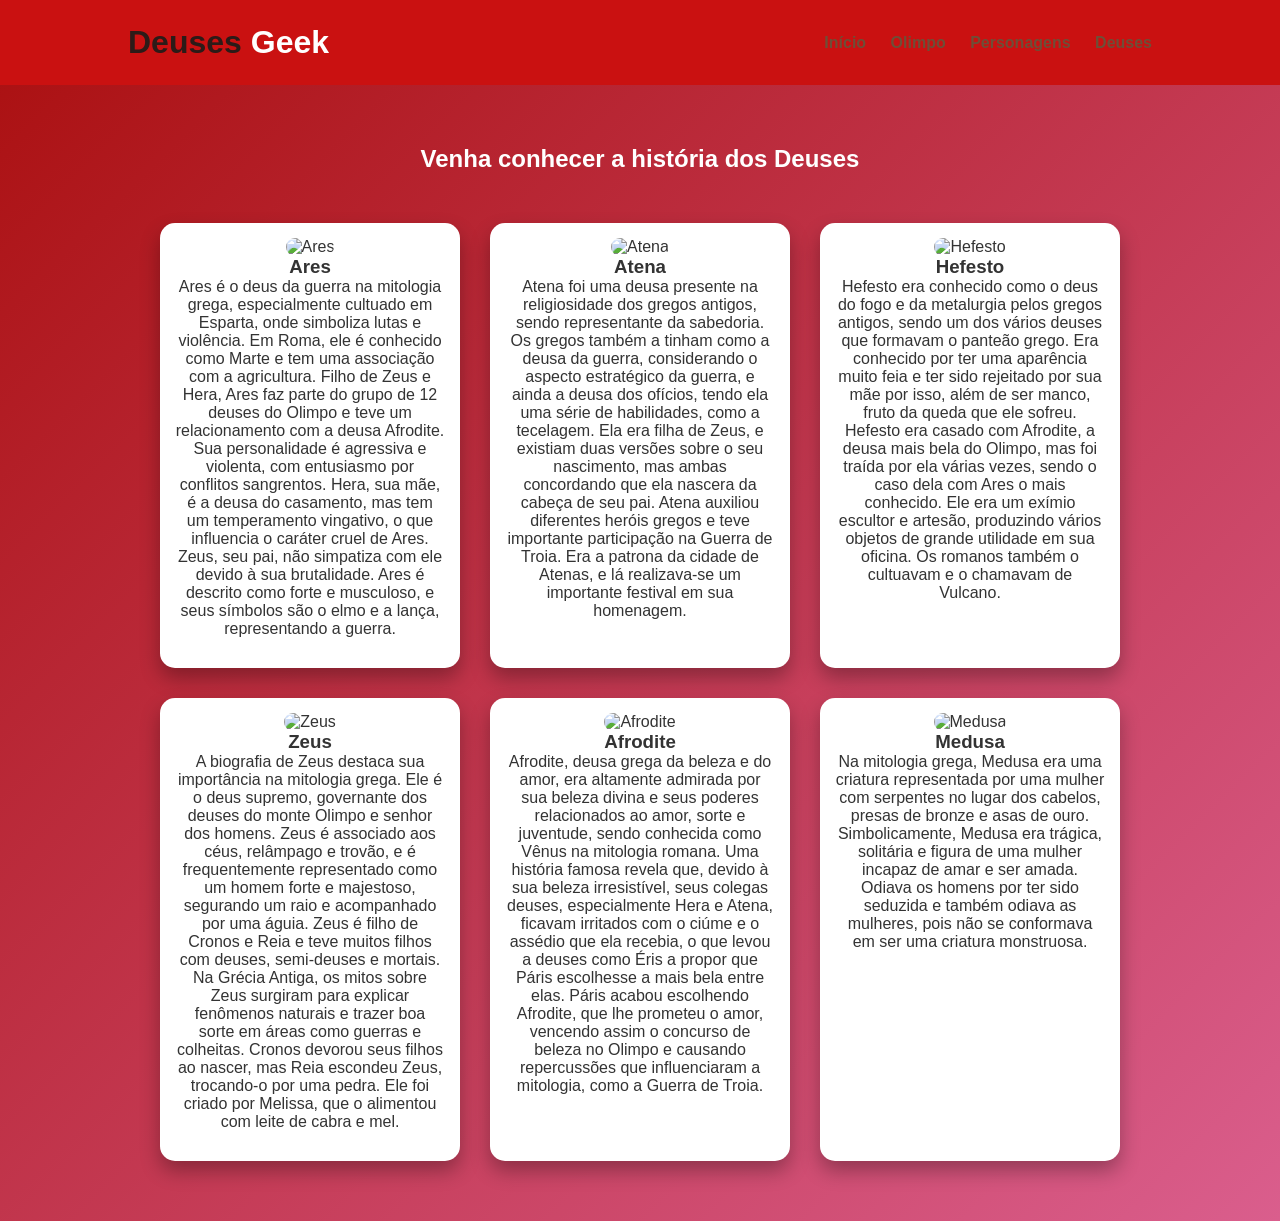
==== Deuses.html @ d0f073dd "Trabalho De Deuses" ====
<!DOCTYPE html>
<html lang="en">
<head>
    <meta charset="UTF-8">
    <meta name="viewport" content="width=device-width, initial-scale=1.0">
    <link rel="stylesheet" href="deuses.css">
    <link rel="shortcut icon" href="https://encrypted-tbn0.gstatic.com/images?q=tbn:ANd9GcTPbX0kKkAKJhQ795VpkMS11GTI-yLKKYWq7A&s">
    
    <title>Deuses</title>
</head>
<body>
    <header>
        <div class="logo">
            <h1>Deuses<span> Geek</span></h1>
          </div>
          <nav>
            <a href="index.html">Início</a>
            <a href="#Olimpo">Olimpo</a>
            <a href="#Personagens">Personagens</a>
            <a href="Deuses.html">Deuses</a>
          </nav>
        </header>
        
        
        <main>
            <section class="hero">
              <h2>Venha conhecer a história dos Deuses</h2>
             
            </section>
            <div class="container-cards">
              <article class="card">
                <img
                  src="https://encrypted-tbn0.gstatic.com/images?q=tbn:ANd9GcQnyE0M6FY7nijKJpIhr_LHhdZmKKVgWdaqwA&s"
                  alt="Ares"
                />
                <h3>Ares </h3>
                <p>Ares é o deus da guerra na mitologia grega, especialmente cultuado em Esparta, onde simboliza lutas e violência. Em Roma, ele é conhecido como Marte e tem uma associação com a agricultura.
                    Filho de Zeus e Hera, Ares faz parte do grupo de 12 deuses do Olimpo e teve um relacionamento com a deusa Afrodite. Sua personalidade é agressiva e violenta, com entusiasmo por conflitos sangrentos. Hera, sua mãe, é a deusa do casamento, mas tem um temperamento vingativo, o que influencia o caráter cruel de Ares. Zeus, seu pai, não simpatiza com ele devido à sua brutalidade.
                    Ares é descrito como forte e musculoso, e seus símbolos são o elmo e a lança, representando a guerra. </p>
                <span class="preco"></span>
                
              </article>
              <article class="card">
                <img
                  src="https://pt.quizur.com/_image?href=https%3A%2F%2Fdev-beta.quizur.com%2Fstorage%2Fv1%2Fobject%2Fpublic%2F%2Fimagens%2F%2F20495433%2F52877655-379c-4079-8b5f-953fa55926df.png&w=600&h=600&f=webp"
                  alt="Atena"
                />
                <h3>Atena</h3>
                <p>Atena foi uma deusa presente na religiosidade dos gregos antigos, sendo representante da sabedoria. Os gregos também a tinham como a deusa da guerra, considerando o aspecto estratégico da guerra, e ainda a deusa dos ofícios, tendo ela uma série de habilidades, como a tecelagem.                                                                                                                                                                                                                                 Ela era filha de Zeus, e existiam duas versões sobre o seu nascimento, mas ambas concordando que ela nascera da cabeça de seu pai. Atena auxiliou diferentes heróis gregos e teve importante participação na Guerra de Troia. Era a patrona da cidade de Atenas, e lá realizava-se um importante festival em sua homenagem.</p>
              </article>
              <article class="card">
                <img
                src="https://www.mitografias.com.br/wp-content/uploads/2006/12/Hefesto03.jpg"
                alt="Hefesto"
                />
                <h3>Hefesto</h3>
                <p>Hefesto era conhecido como o deus do fogo e da metalurgia pelos gregos antigos, sendo um dos vários deuses que formavam o panteão grego. Era conhecido por ter uma aparência muito feia e ter sido rejeitado por sua mãe por isso, além de ser manco, fruto da queda que ele sofreu. Hefesto era casado com Afrodite, a deusa mais bela do Olimpo, mas foi traída por ela várias vezes, sendo o caso dela com Ares o mais conhecido. Ele era um exímio escultor e artesão, produzindo vários objetos de grande utilidade em sua oficina. Os romanos também o cultuavam e o chamavam de Vulcano.</p>
                <span class="preco"></span>
              </article>
              <article class="card">
                <img
                  src="https://i.pinimg.com/736x/b9/db/da/b9dbda3c0db7819c8f98166026f98bed.jpg"
                  alt="Zeus"
                />
                <h3>Zeus </h3>
                <p>A biografia de Zeus destaca sua importância na mitologia grega. Ele é o deus supremo, governante dos deuses do monte Olimpo e senhor dos homens. Zeus é associado aos céus, relâmpago e trovão, e é frequentemente representado como um homem forte e majestoso, segurando um raio e acompanhado por uma águia. Zeus é filho de Cronos e Reia e teve muitos filhos com deuses, semi-deuses e mortais. Na Grécia Antiga, os mitos sobre Zeus surgiram para explicar fenômenos naturais e trazer boa sorte em áreas como guerras e colheitas. Cronos devorou seus filhos ao nascer, mas Reia escondeu Zeus, trocando-o por uma pedra. Ele foi criado por Melissa, que o alimentou com leite de cabra e mel. </p>
                <span class="preco"></span>
                
              </article>
              <article class="card">
                <img
                  src="https://encrypted-tbn0.gstatic.com/images?q=tbn:ANd9GcQIEGhLCCMc3qCs4Glrq8IiUSEl6PIgAxG3WA&s"
                  alt="Afrodite"
                />
                <h3>Afrodite </h3>
                <p>Afrodite, deusa grega da beleza e do amor, era altamente admirada por sua beleza divina e seus poderes relacionados ao amor, sorte e juventude, sendo conhecida como Vênus na mitologia romana. Uma história famosa revela que, devido à sua beleza irresistível, seus colegas deuses, especialmente Hera e Atena, ficavam irritados com o ciúme e o assédio que ela recebia, o que levou a deuses como Éris a propor que Páris escolhesse a mais bela entre elas. Páris acabou escolhendo Afrodite, que lhe prometeu o amor, vencendo assim o concurso de beleza no Olimpo e causando repercussões que influenciaram a mitologia, como a Guerra de Troia.</p>
                <span class="preco"></span>
                
              </article>
              <article class="card">
                <img
                  src="https://i0.wp.com/mythology.net/wp-content/uploads/2017/04/Medusa-painting.jpg?ssl=1"
                  alt="Medusa"
                />
                <h3>Medusa </h3>
                <p>Na mitologia grega, Medusa era uma criatura representada por uma mulher com serpentes no lugar dos cabelos, presas de bronze e asas de ouro.
                    Simbolicamente, Medusa era trágica, solitária e figura de uma mulher incapaz de amar e ser amada. Odiava os homens por ter sido seduzida e também odiava as mulheres, pois não se conformava em ser uma criatura monstruosa. </p>
                <span class="preco"></span>
                
              </article>
            </div>
          </main>   
 
    </header>
    
</body>
</html>
---- deuses.css ----
*{
    margin: 0;
    padding: 0;
    box-sizing: border-box; 
  }
  
  
  body {
  
      font-family: "Segoe UI", sans-serif; 
  background: linear-gradient(135deg,#aa0f0f 0%,#da5e8d 100%);
    
    
  
    color: #fff; 
    min-height: 100vh;
  }
  
  
  
  
  
  header {
      
   background-color: #ca1111; 
    padding: 1.5rem 10%; 
    display: flex; 
    justify-content: space-between; 
    align-items: center; 
  
    position: sticky; 
    top: 0;
    z-index: 100; 
  }
  
  
  header h1 {
    color: #2c1b18;
  }
  
  
  header h1 span {
    color: #ffffff;
  }
  
  nav a {
      
    text-decoration: none; 
    color: #6f4e37;
    margin-left: 20px; 
    font-weight: bold;
    transition: 0.3s; 
  }
  
  
  nav a:hover {
    color: #ffffff;
  }
  
   
  
  main {
    max-width: 1100px; 
    margin: 40px auto; 
    padding: 20px;
  
    animation: fadeIn 1s ease-in; 
  }
  
  
  .hero {
    text-align: center;
    margin-bottom: 50px;
  }
  
  
  
  .container-cards {
    display: flex; 
    flex-wrap: wrap; 
    gap: 30px; 
    justify-content: center; 
  }
  
  
  .card {
    background: white;
    color: #333;
  
    width: 300px;
    padding: 15px;
  
    border-radius: 15px; 
    text-align: center;
  
    transition: transform 0.3s ease; 
  
    box-shadow: 0 10px 20px rgba(0, 0, 0, 0.3);
    
  }
  
  
  .card img {
    width: 100%;
    height: 200px;
  
    object-fit: cover;
    
  
    border-radius: 10px;
  }
  
  
  .card:hover {
    transform: scale(1.05); 
  }
  
  
  .preco {
    display: block; 
    margin-top: 15px;
    font-weight: bold;
    color: #22a8e6;
    font-size: 1.2rem;
  }
  
  
  
  @keyframes fadeIn {
    from {
      opacity: 0; 
    }
    to {
      opacity: 1; 
    }
  }
  
  
  footer {
    text-align: center;
    padding: 40px;
    color: #100c0c;
  }
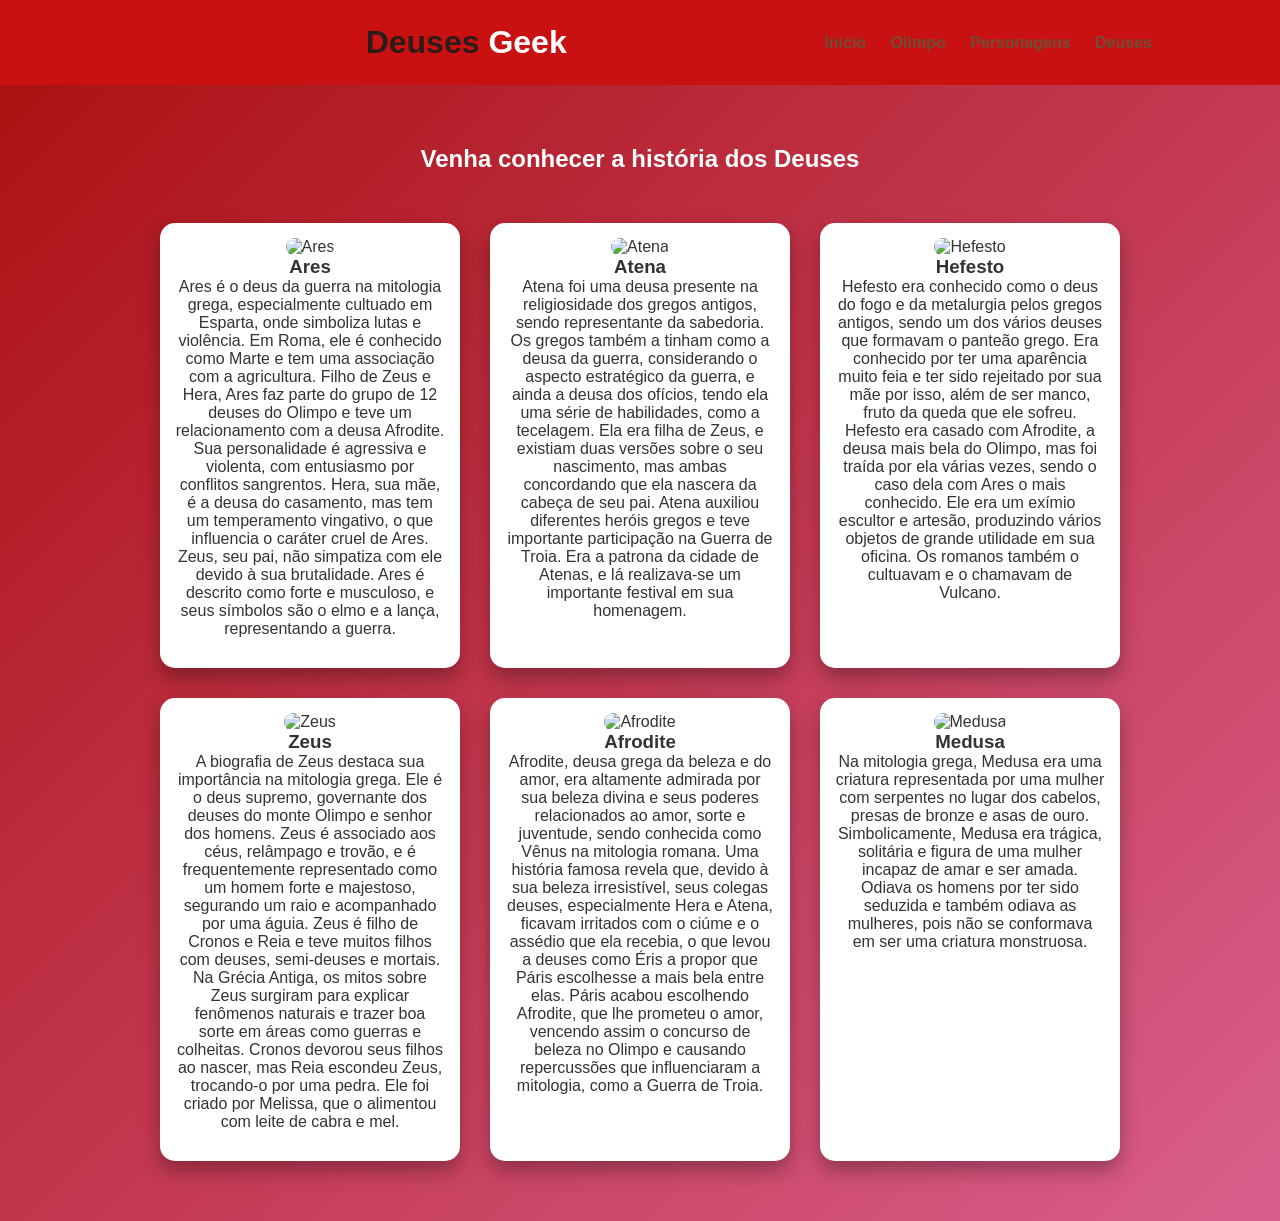
==== commit 49877fce: "Olimpo-Semideuses" ====
--- a/Deuses.html
+++ b/Deuses.html
@@ -11,11 +11,13 @@
 <body>
     <header>
         <div class="logo">
+         </div>
             <h1>Deuses<span> Geek</span></h1>
           </div>
           <nav>
+           
             <a href="index.html">Início</a>
-            <a href="#Olimpo">Olimpo</a>
+            <a href="olimpo.html">Olimpo</a>
             <a href="#Personagens">Personagens</a>
             <a href="Deuses.html">Deuses</a>
           </nav>
@@ -28,6 +30,7 @@
              
             </section>
             <div class="container-cards">
+              
               <article class="card">
                 <img
                   src="https://encrypted-tbn0.gstatic.com/images?q=tbn:ANd9GcQnyE0M6FY7nijKJpIhr_LHhdZmKKVgWdaqwA&s"
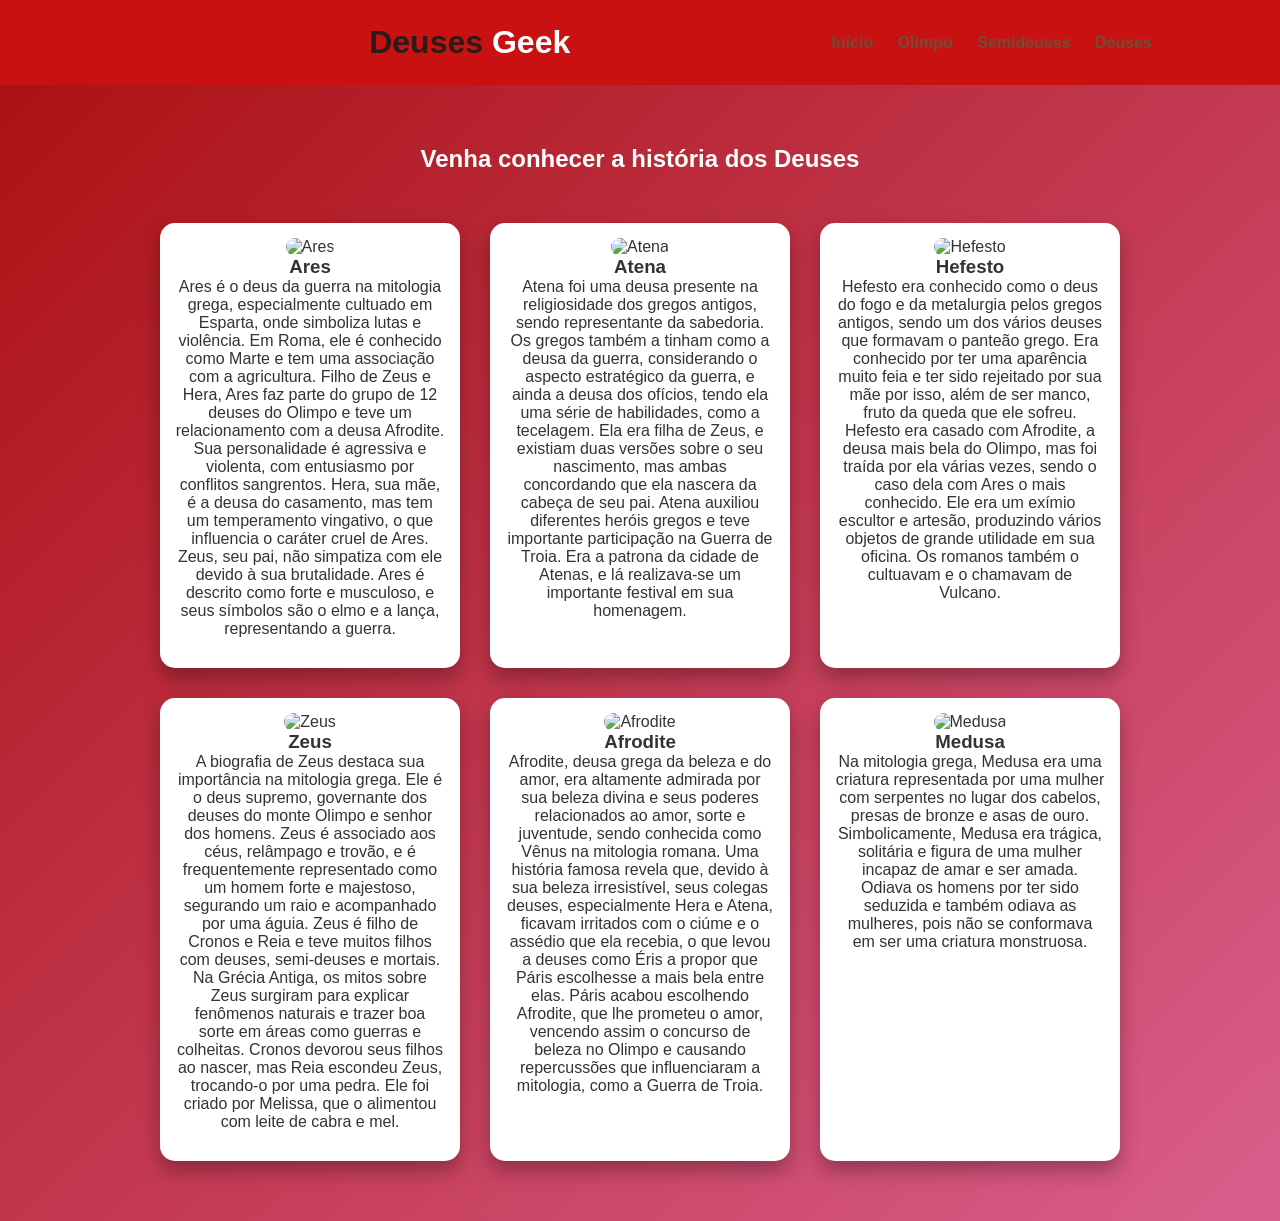
==== commit 0b8574ea: "Fim do Projeto" ====
--- a/Deuses.html
+++ b/Deuses.html
@@ -18,7 +18,7 @@
            
             <a href="index.html">Início</a>
             <a href="olimpo.html">Olimpo</a>
-            <a href="#Personagens">Personagens</a>
+            <a href="semideuses.html">Semideuses</a>
             <a href="Deuses.html">Deuses</a>
           </nav>
         </header>
